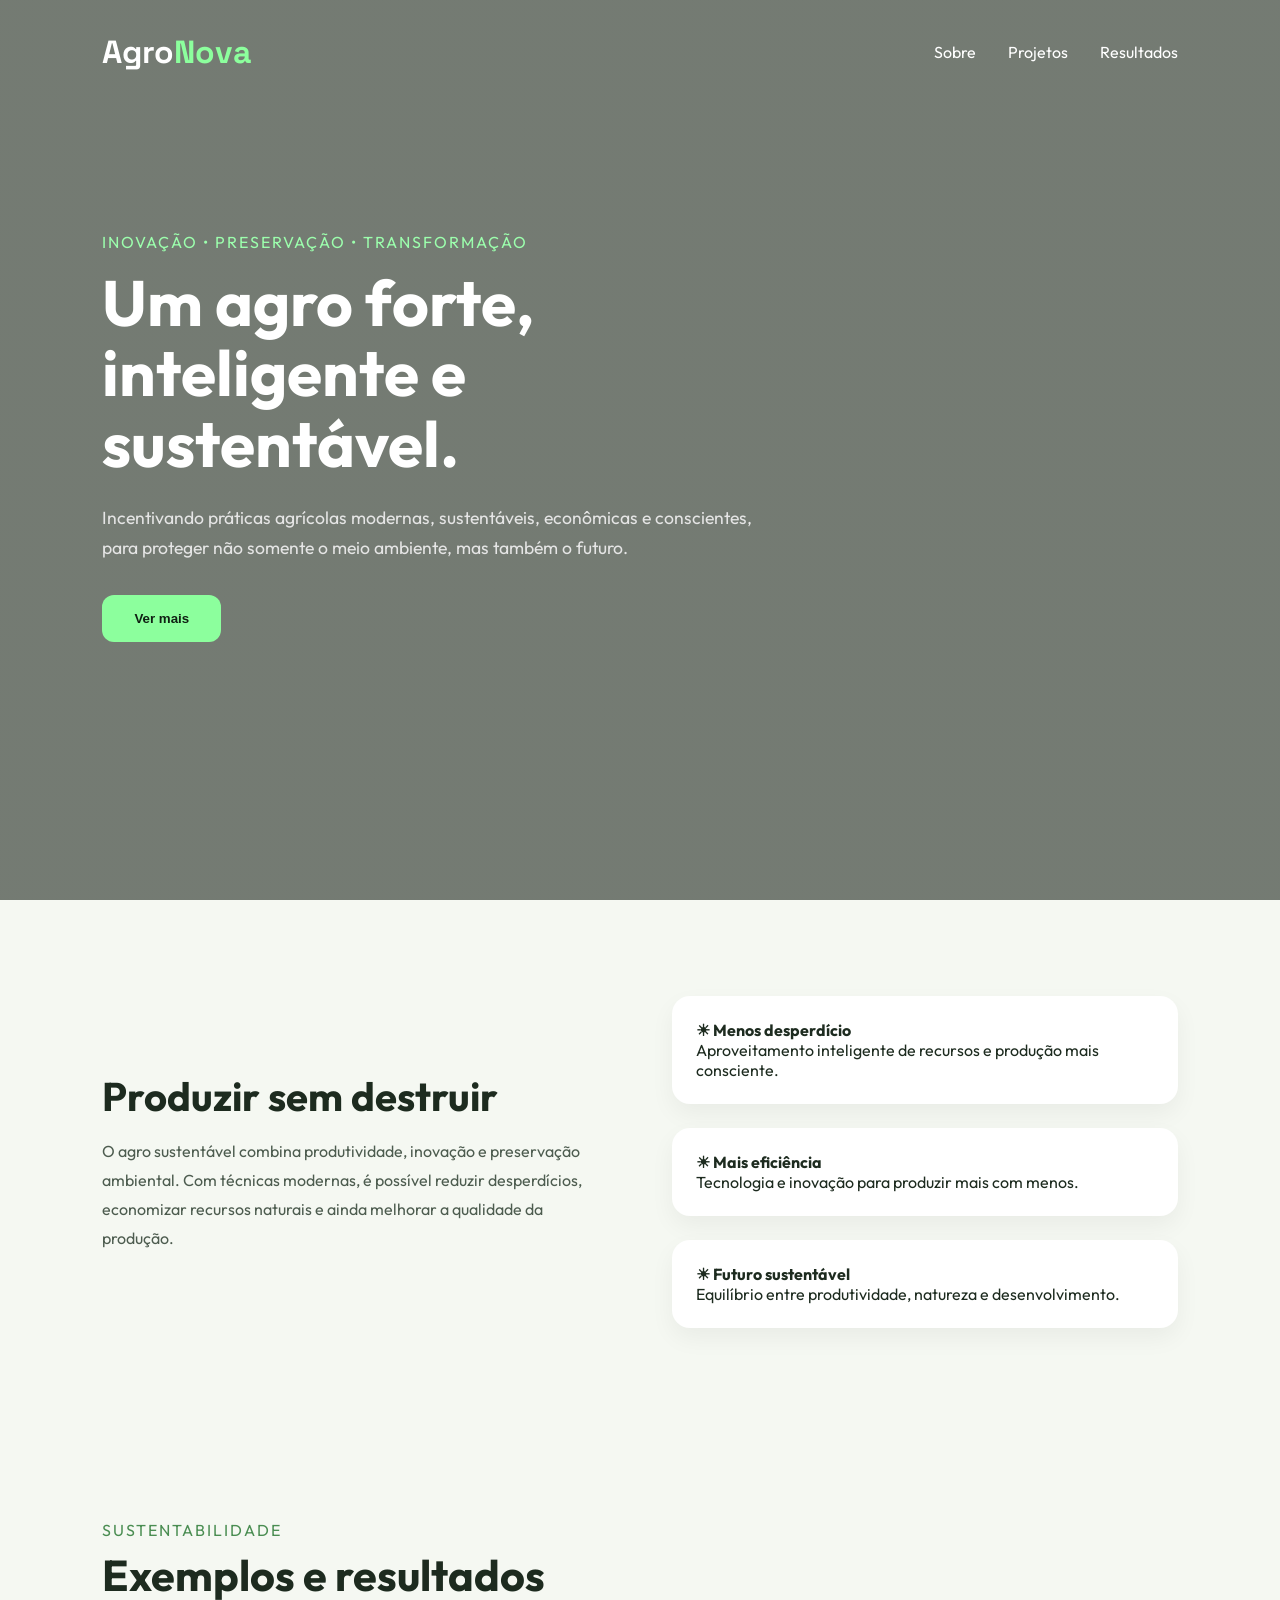
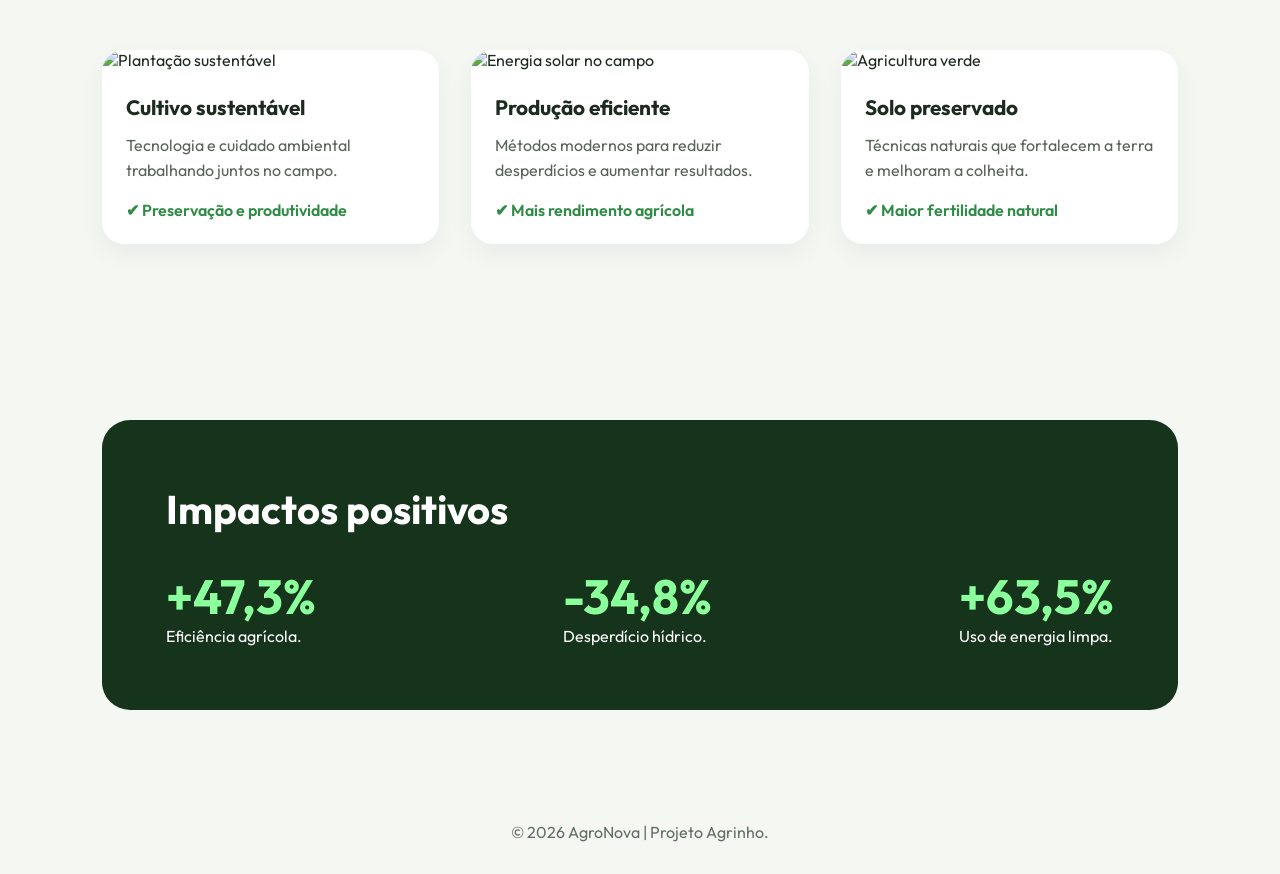
==== agrinho.html @ 03e416bb "Rename index.html to agrinho.html" ====
<!DOCTYPE html>
<html lang="pt-BR">
<head>
  <meta charset="UTF-8" />
  <meta name="viewport" content="width=device-width, initial-scale=1.0"/>
  <title>Agro Forte & Sustentável</title>

  <link rel="preconnect" href="https://fonts.googleapis.com">
  <link rel="preconnect" href="https://fonts.gstatic.com" crossorigin>

  <!-- Fonte moderna e elegante -->
  <link href="https://fonts.googleapis.com/css2?family=Outfit:wght@300;400;600;700&family=Space+Grotesk:wght@500;700&display=swap" rel="stylesheet">

  <link rel="stylesheet" href="style.css">
</head>
<body>

  <header class="hero">
    <nav>
      <h1>Agro<span>Nova</span></h1>

      <ul>
        <li><a href="#sobre">Sobre</a></li>
        <li><a href="#projetos">Projetos</a></li>
        <li><a href="#resultados">Resultados</a></li>
      </ul>
    </nav>

    <div class="hero-content">
      <p class="tag">INOVAÇÃO • PRESERVAÇÃO • TRANSFORMAÇÃO</p>

      <h2>
        Um agro forte,<br>
        inteligente e sustentável.
      </h2>

      <p class="description">
        Incentivando práticas agrícolas modernas, sustentáveis,
        econômicas e conscientes, para proteger não somente o meio ambiente,
        mas também o futuro.
      </p>

      <button id="explorarBtn">Ver mais</button>
    </div>
  </header>

  <section class="sobre" id="sobre">
    <div class="texto">
      <h3>Produzir sem destruir</h3>

      <p>
        O agro sustentável combina produtividade,
        inovação e preservação ambiental.
        Com técnicas modernas, é possível reduzir desperdícios,
        economizar recursos naturais e ainda melhorar a
        qualidade da produção.
      </p>
    </div>

    <div class="card-info">
      <div class="mini-card">
        <h4>☀ Menos desperdício</h4>
        <p>Aproveitamento inteligente de recursos e produção mais consciente.</p>
      </div>

      <div class="mini-card">
        <h4>☀ Mais eficiência</h4>
        <p>Tecnologia e inovação para produzir mais com menos.</p>
      </div>

      <div class="mini-card">
        <h4>☀ Futuro sustentável</h4>
        <p>Equilíbrio entre produtividade, natureza e desenvolvimento.</p>
      </div>
    </div>
  </section>

  <section class="projetos" id="projetos">

    <div class="section-title">
      <p>SUSTENTABILIDADE</p>
      <h3>Exemplos e resultados</h3>
    </div>

    <div class="galeria">

      <div class="projeto-card">
        <img src="https://images.unsplash.com/photo-1501004318641-b39e6451bec6?q=80&w=1200&auto=format&fit=crop" alt="Plantação sustentável">

        <div class="conteudo">
          <h4>Cultivo sustentável</h4>
          <p>
            Tecnologia e cuidado ambiental
            trabalhando juntos no campo.
          </p>

          <span>✔ Preservação e produtividade</span>
        </div>
      </div>

      <div class="projeto-card">
        <img src="https://images.unsplash.com/photo-1464226184884-fa280b87c399?q=80&w=1200&auto=format&fit=crop" alt="Energia solar no campo">

        <div class="conteudo">
          <h4>Produção eficiente</h4>
          <p>
            Métodos modernos para reduzir desperdícios
            e aumentar resultados.
          </p>

          <span>✔ Mais rendimento agrícola</span>
        </div>
      </div>

      <div class="projeto-card">
        <img src="https://images.unsplash.com/photo-1500937386664-56d1dfef3854?q=80&w=1200&auto=format&fit=crop" alt="Agricultura verde">

        <div class="conteudo">
          <h4>Solo preservado</h4>
          <p>
            Técnicas naturais que fortalecem a terra
            e melhoram a colheita.
          </p>

          <span>✔ Maior fertilidade natural</span>
        </div>
      </div>

    </div>
  </section>

  <section class="resultados" id="resultados">
    <div class="resultado-box">
      <h3>Impactos positivos</h3>

      <div class="numeros">
        <div>
          <h2>+47,3%</h2>
          <p>Eficiência agrícola.</p>
        </div>

        <div>
          <h2>-34,8%</h2>
          <p>Desperdício hídrico.</p>
        </div>

        <div>
          <h2>+63,5%</h2>
          <p>Uso de energia limpa.</p>
        </div>
      </div>
    </div>
  </section>

  <footer>
    <p>© 2026 AgroNova | Projeto Agrinho.</p>
  </footer>

  <script src="script.js"></script>
</body>
</html>
---- style.css ----
*{
  margin: 0;
  padding: 0;
  box-sizing: border-box;
}

html{
  scroll-behavior: smooth;
}

body{
  background: #f5f8f2;
  color: #1d2b1f;
  font-family: 'Outfit', sans-serif;
}

/* HERO */

.hero{
  min-height: 100vh;
  padding: 2rem 8%;
  background:
    linear-gradient(rgba(10,20,10,0.55),
    rgba(10,20,10,0.55)),
    url('https://images.unsplash.com/photo-1500382017468-9049fed747ef?q=80&w=1600&auto=format&fit=crop');
    
  background-size: cover;
  background-position: center;
  color: white;
}

nav{
  display: flex;
  justify-content: space-between;
  align-items: center;
}

nav h1{
  font-family: 'Space Grotesk', sans-serif;
  font-size: 2rem;
}

nav span{
  color: #8cff9d;
}

nav ul{
  display: flex;
  gap: 2rem;
  list-style: none;
}

nav a{
  color: white;
  text-decoration: none;
  transition: 0.3s;
}

nav a:hover{
  color: #8cff9d;
}

.hero-content{
  margin-top: 10rem;
  max-width: 650px;
}

.tag{
  color: #9cffad;
  letter-spacing: 2px;
  margin-bottom: 1rem;
}

.hero-content h2{
  font-size: 4rem;
  line-height: 1.1;
  margin-bottom: 1.5rem;
}

.description{
  font-size: 1.1rem;
  line-height: 1.7;
  color: #e5e5e5;
}

button{
  margin-top: 2rem;
  padding: 1rem 2rem;
  border: none;
  border-radius: 12px;
  background: #8cff9d;
  color: #102013;
  font-weight: bold;
  cursor: pointer;
  transition: 0.3s;
}

button:hover{
  transform: translateY(-3px);
}

/* SOBRE */

.sobre{
  padding: 6rem 8%;
  display: grid;
  grid-template-columns: 1fr 1fr;
  gap: 4rem;
  align-items: center;
}

.texto h3{
  font-size: 2.5rem;
  margin-bottom: 1rem;
}

.texto p{
  line-height: 1.8;
  color: #4d5c4f;
}

.card-info{
  display: flex;
  flex-direction: column;
  gap: 1.5rem;
}

.mini-card{
  background: white;
  padding: 1.5rem;
  border-radius: 18px;
  box-shadow: 0 10px 25px rgba(0,0,0,0.05);
}

/* PROJETOS */

.projetos{
  padding: 6rem 8%;
}

.section-title p{
  color: #4a8d52;
  letter-spacing: 2px;
}

.section-title h3{
  font-size: 2.7rem;
  margin-top: 0.5rem;
}

.galeria{
  margin-top: 3rem;
  display: grid;
  grid-template-columns: repeat(auto-fit, minmax(280px,1fr));
  gap: 2rem;
}

.projeto-card{
  background: white;
  border-radius: 22px;
  overflow: hidden;
  transition: 0.3s;
  box-shadow: 0 10px 25px rgba(0,0,0,0.05);
}

.projeto-card:hover{
  transform: translateY(-6px);
}

.projeto-card img{
  width: 100%;
  height: 220px;
  object-fit: cover;
}

.conteudo{
  padding: 1.5rem;
}

.conteudo h4{
  margin-bottom: 0.8rem;
  font-size: 1.3rem;
}

.conteudo p{
  color: #566558;
  line-height: 1.6;
}

.conteudo span{
  display: inline-block;
  margin-top: 1rem;
  color: #2f8b46;
  font-weight: 600;
}

/* RESULTADOS */

.resultados{
  padding: 5rem 8%;
}

.resultado-box{
  background: #16331b;
  color: white;
  border-radius: 28px;
  padding: 4rem;
}

.resultado-box h3{
  font-size: 2.5rem;
  margin-bottom: 2rem;
}

.numeros{
  display: flex;
  justify-content: space-between;
  flex-wrap: wrap;
  gap: 2rem;
}

.numeros h2{
  font-size: 3rem;
  color: #8cff9d;
}

footer{
  padding: 2rem;
  text-align: center;
  color: #607062;
}

/* RESPONSIVO */

@media(max-width: 900px){

  .hero-content h2{
    font-size: 2.8rem;
  }

  .sobre{
    grid-template-columns: 1fr;
  }

  nav ul{
    display: none;
  }

  .numeros{
    flex-direction: column;
  }
}
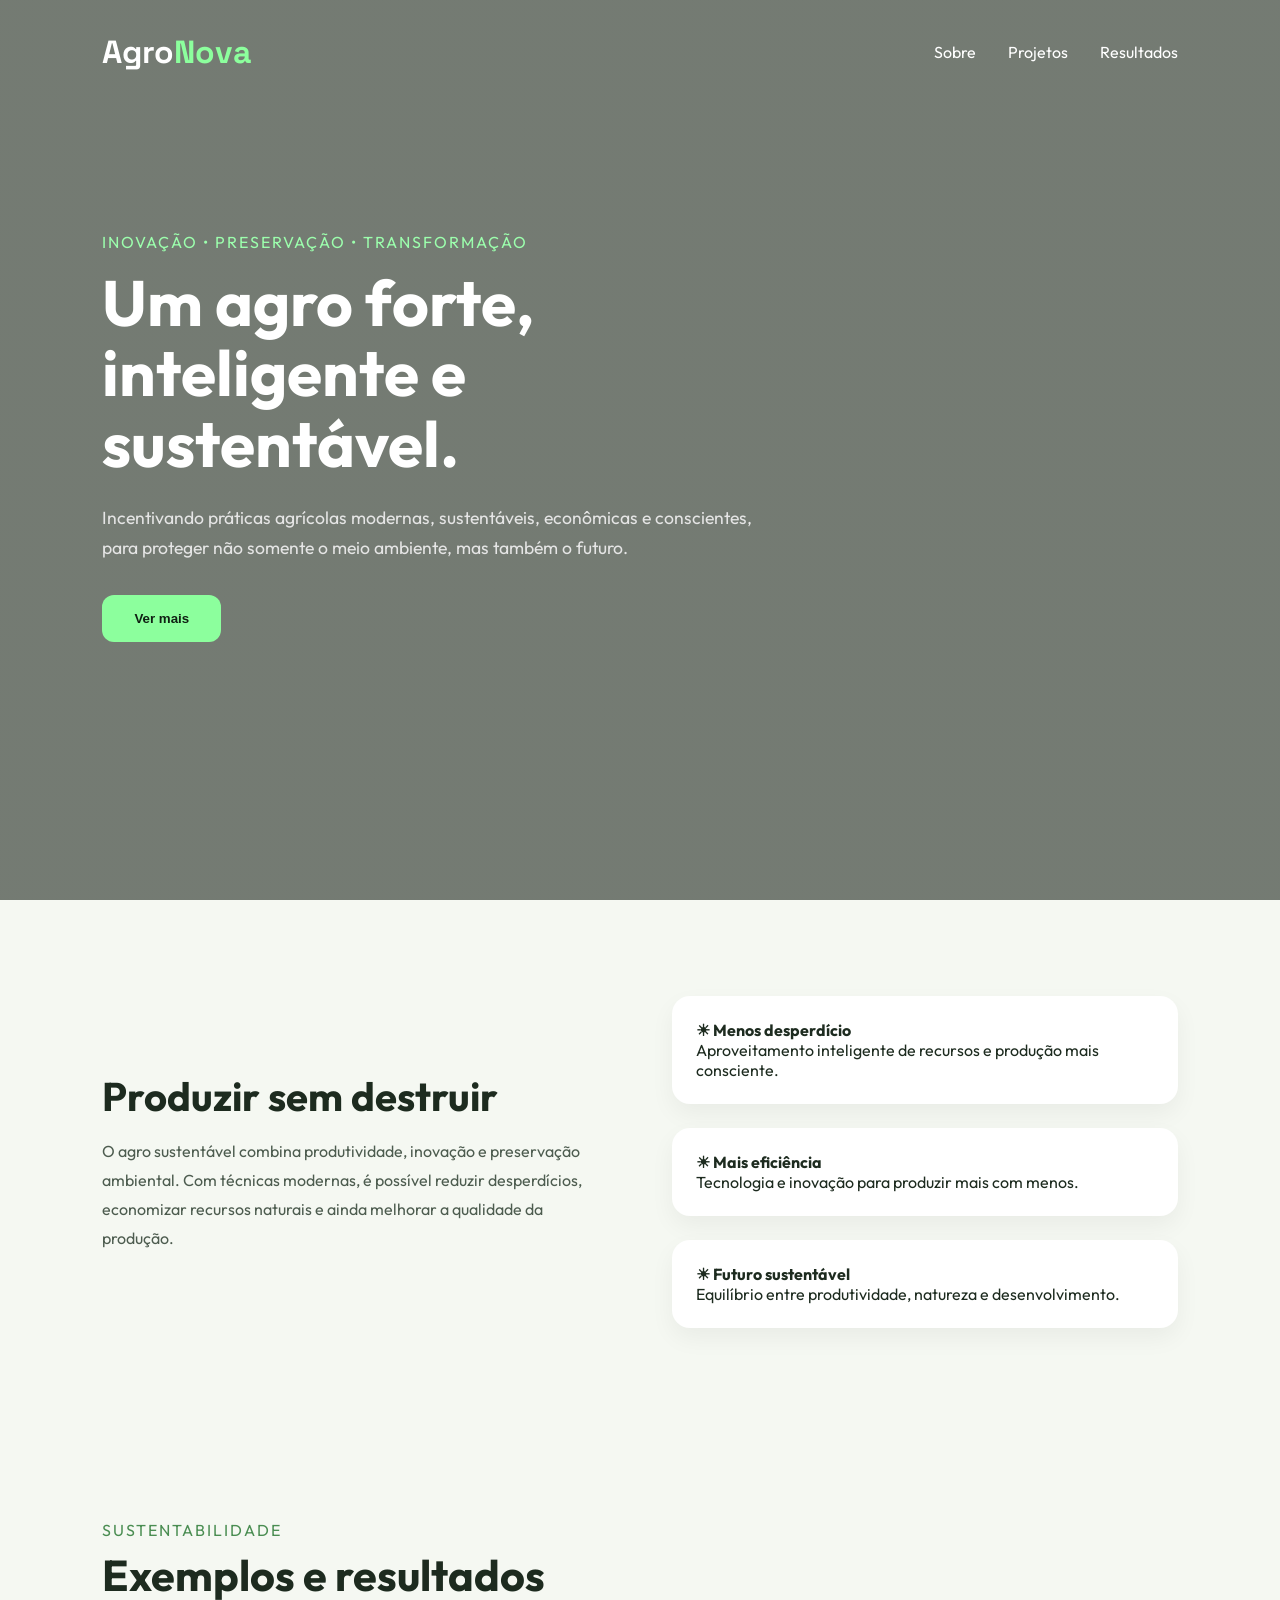
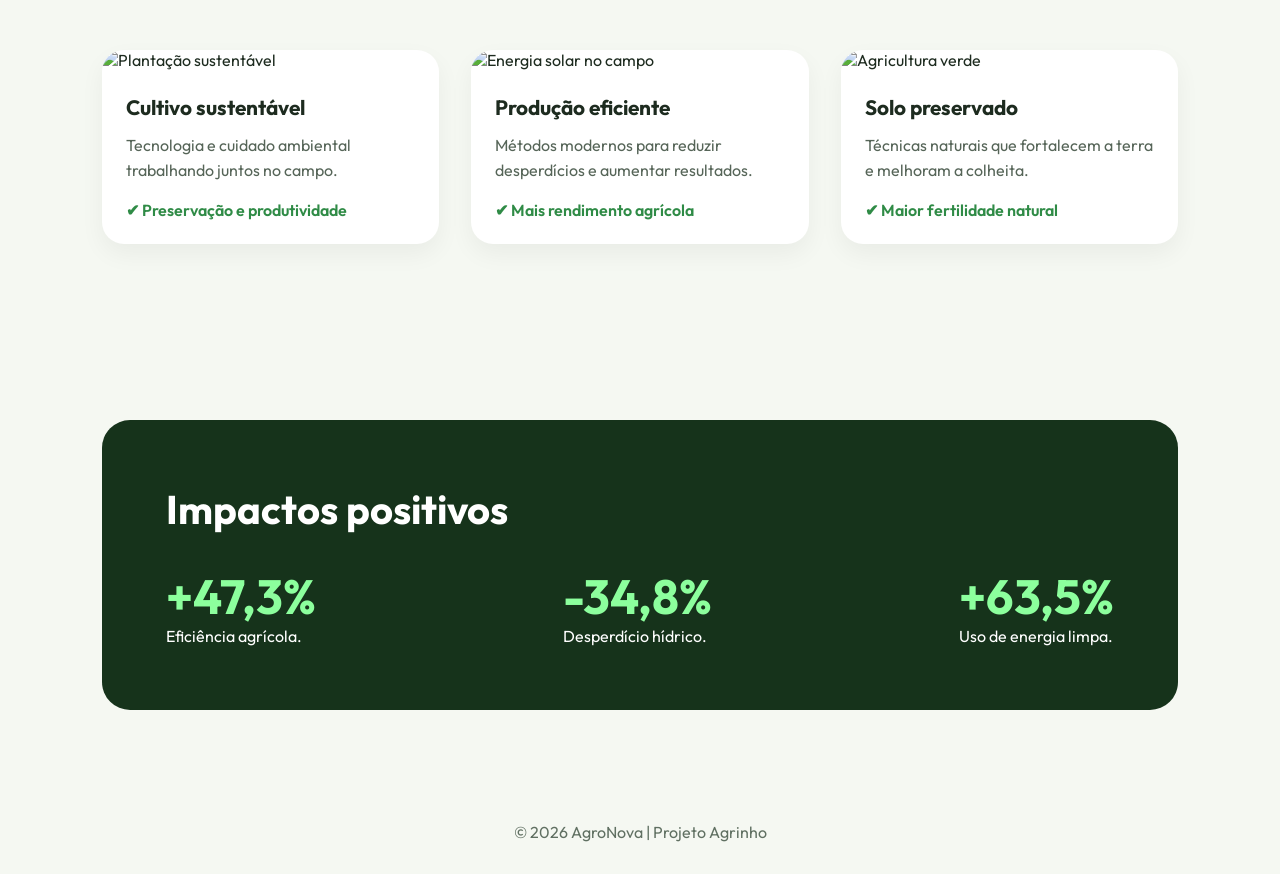
==== commit a2911dc2: "Update agrinho.html" ====
--- a/agrinho.html
+++ b/agrinho.html
@@ -153,7 +153,7 @@
   </section>
 
   <footer>
-    <p>© 2026 AgroNova | Projeto Agrinho.</p>
+    <p>© 2026 AgroNova | Projeto Agrinho</p>
   </footer>
 
   <script src="script.js"></script>
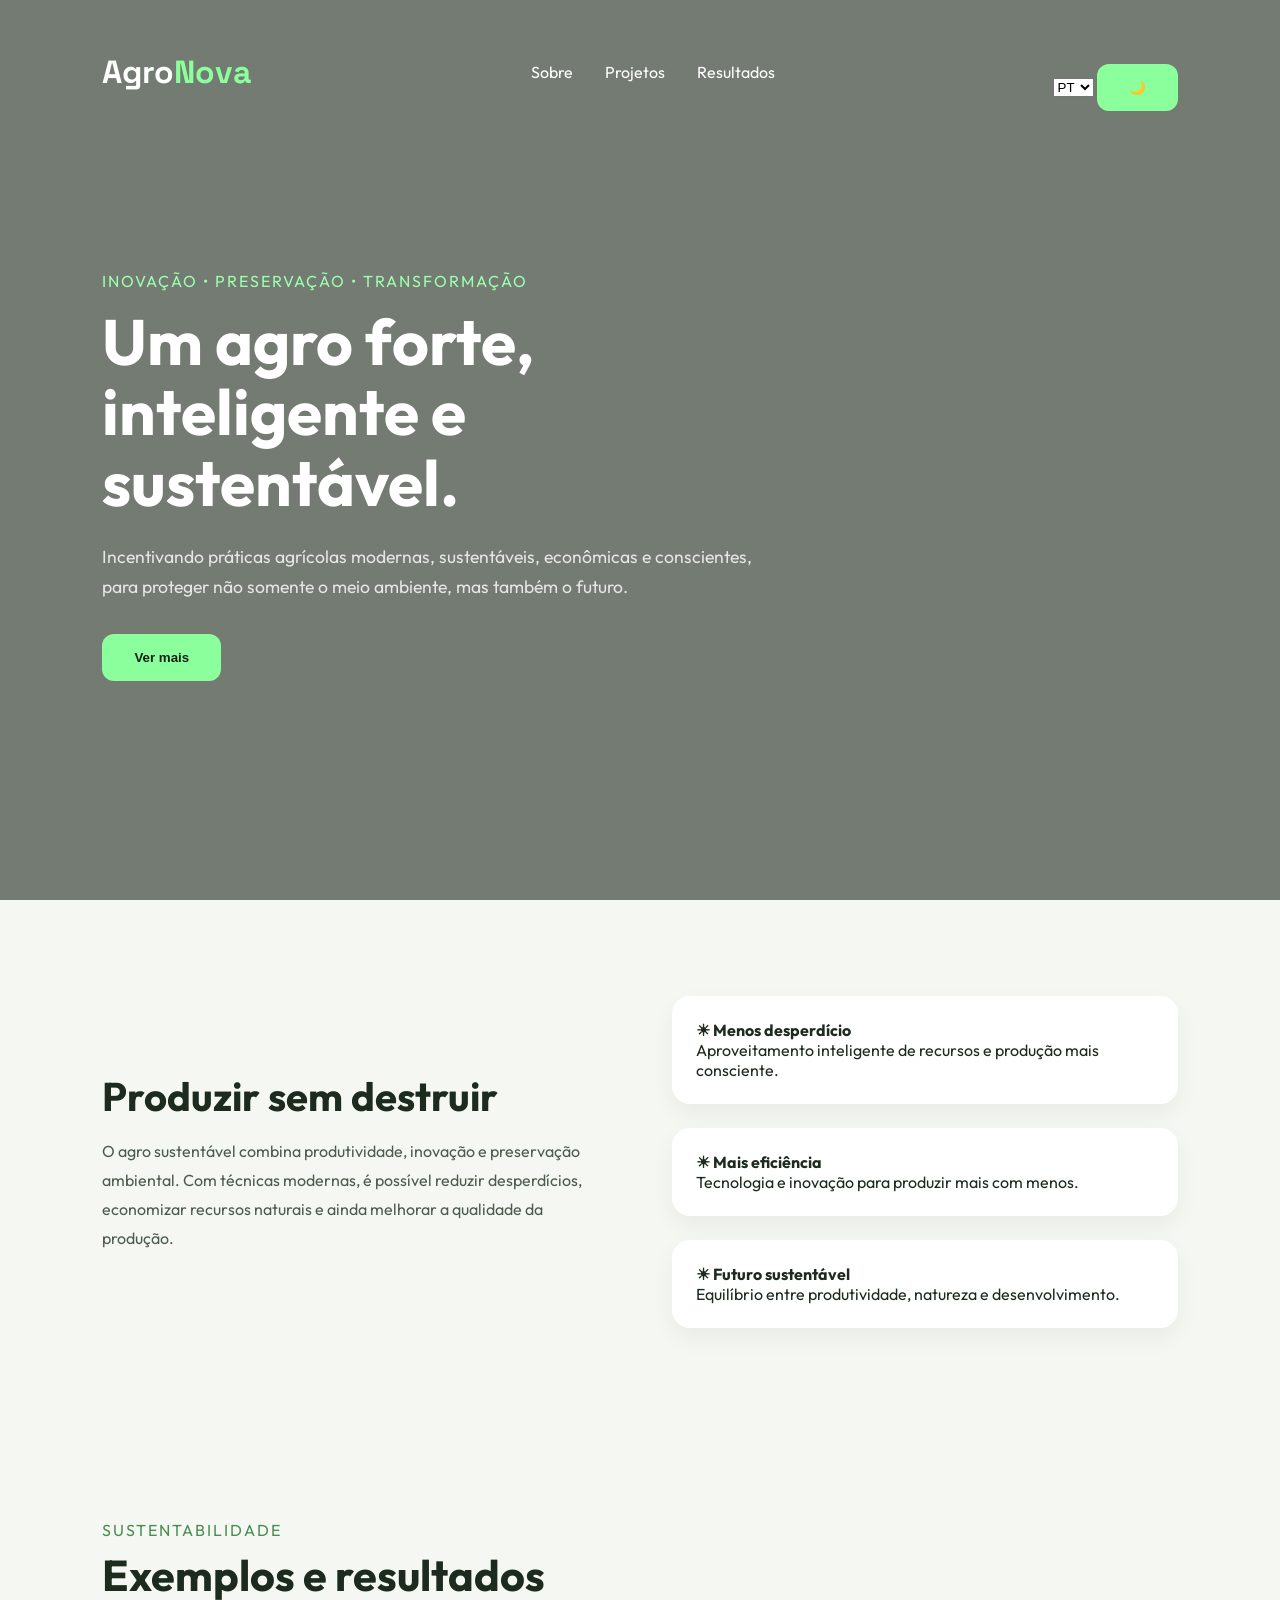
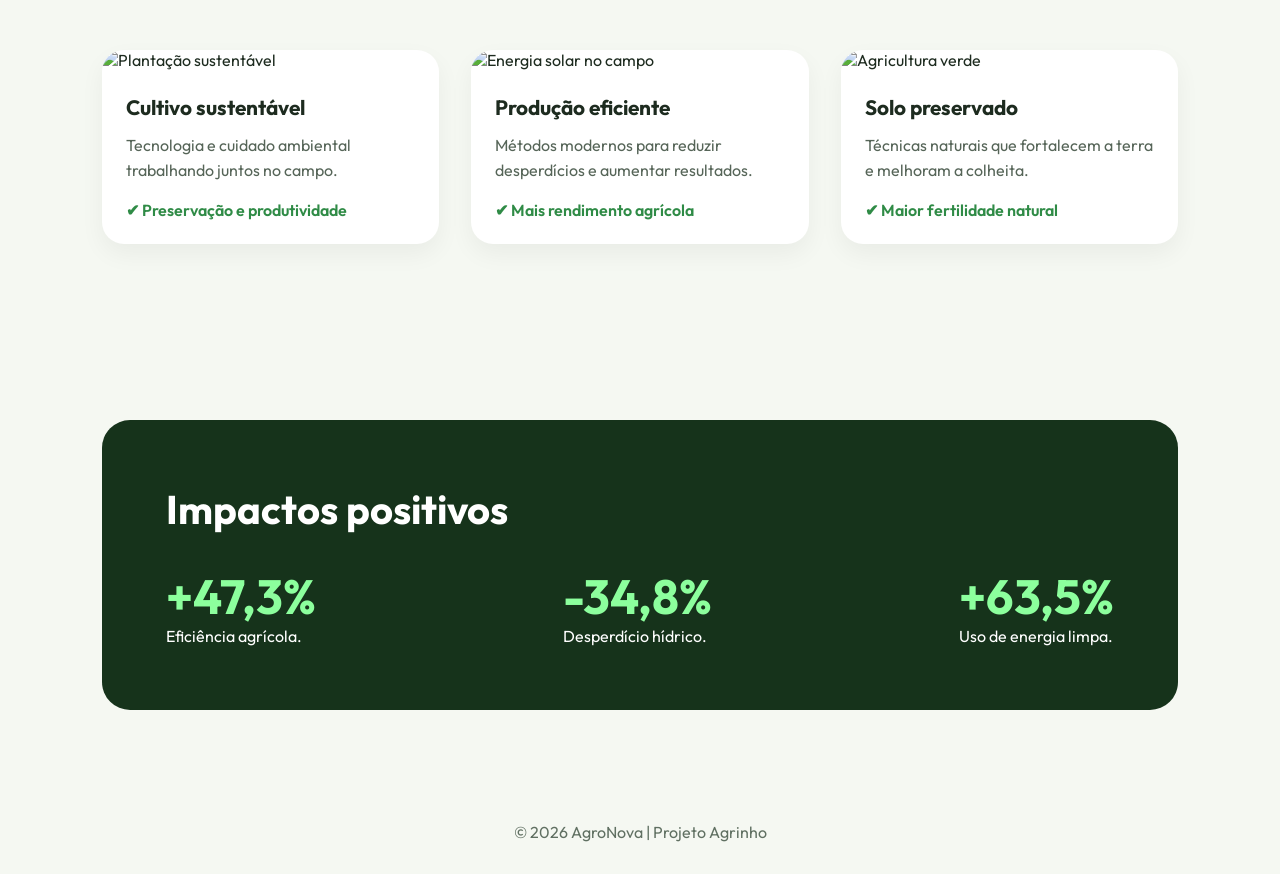
==== commit 950999da: "Update agrinho.html" ====
--- a/agrinho.html
+++ b/agrinho.html
@@ -24,6 +24,16 @@
         <li><a href="#projetos">Projetos</a></li>
         <li><a href="#resultados">Resultados</a></li>
       </ul>
+
+      <div class="controls">
+  <select id="languageSelect">
+    <option value="pt">PT</option>
+    <option value="en">EN</option>
+    <option value="es">ES</option>
+  </select>
+
+  <button id="themeToggle">🌙</button>
+</div>
     </nav>
 
     <div class="hero-content">
